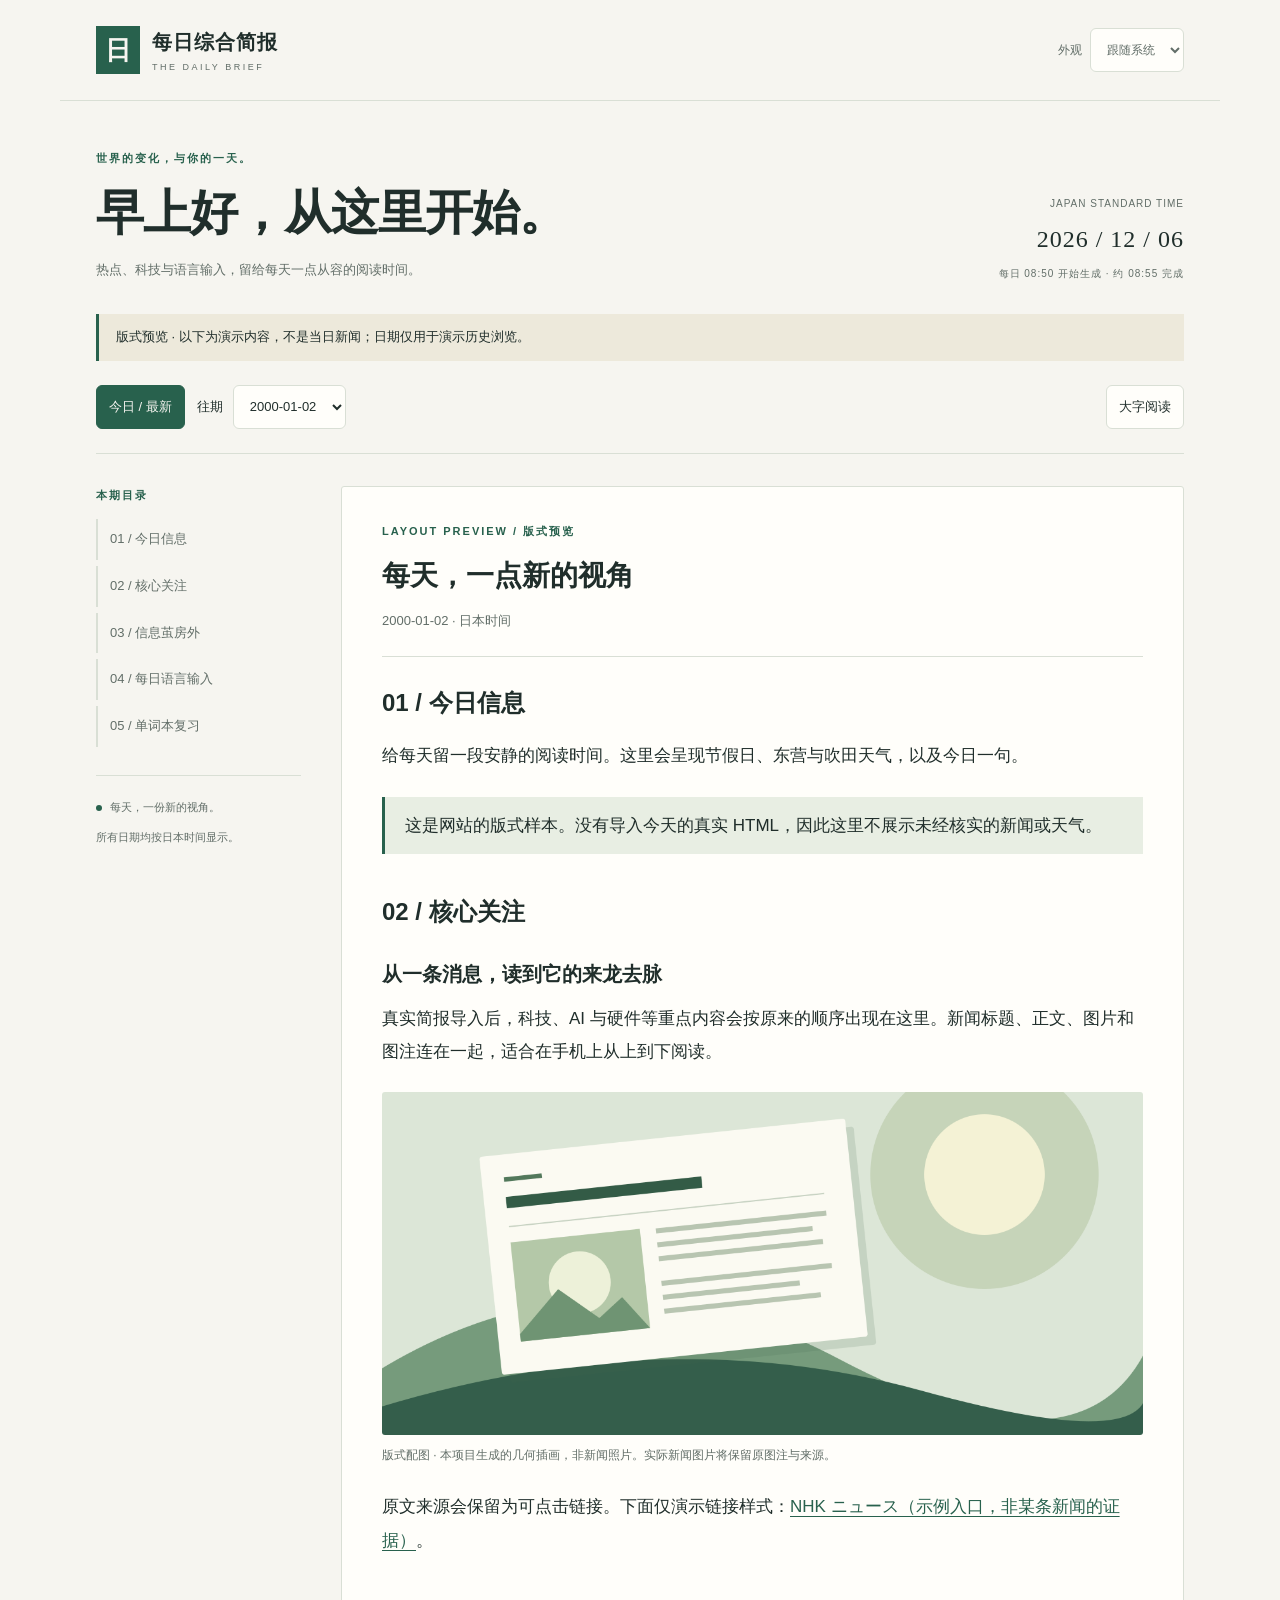
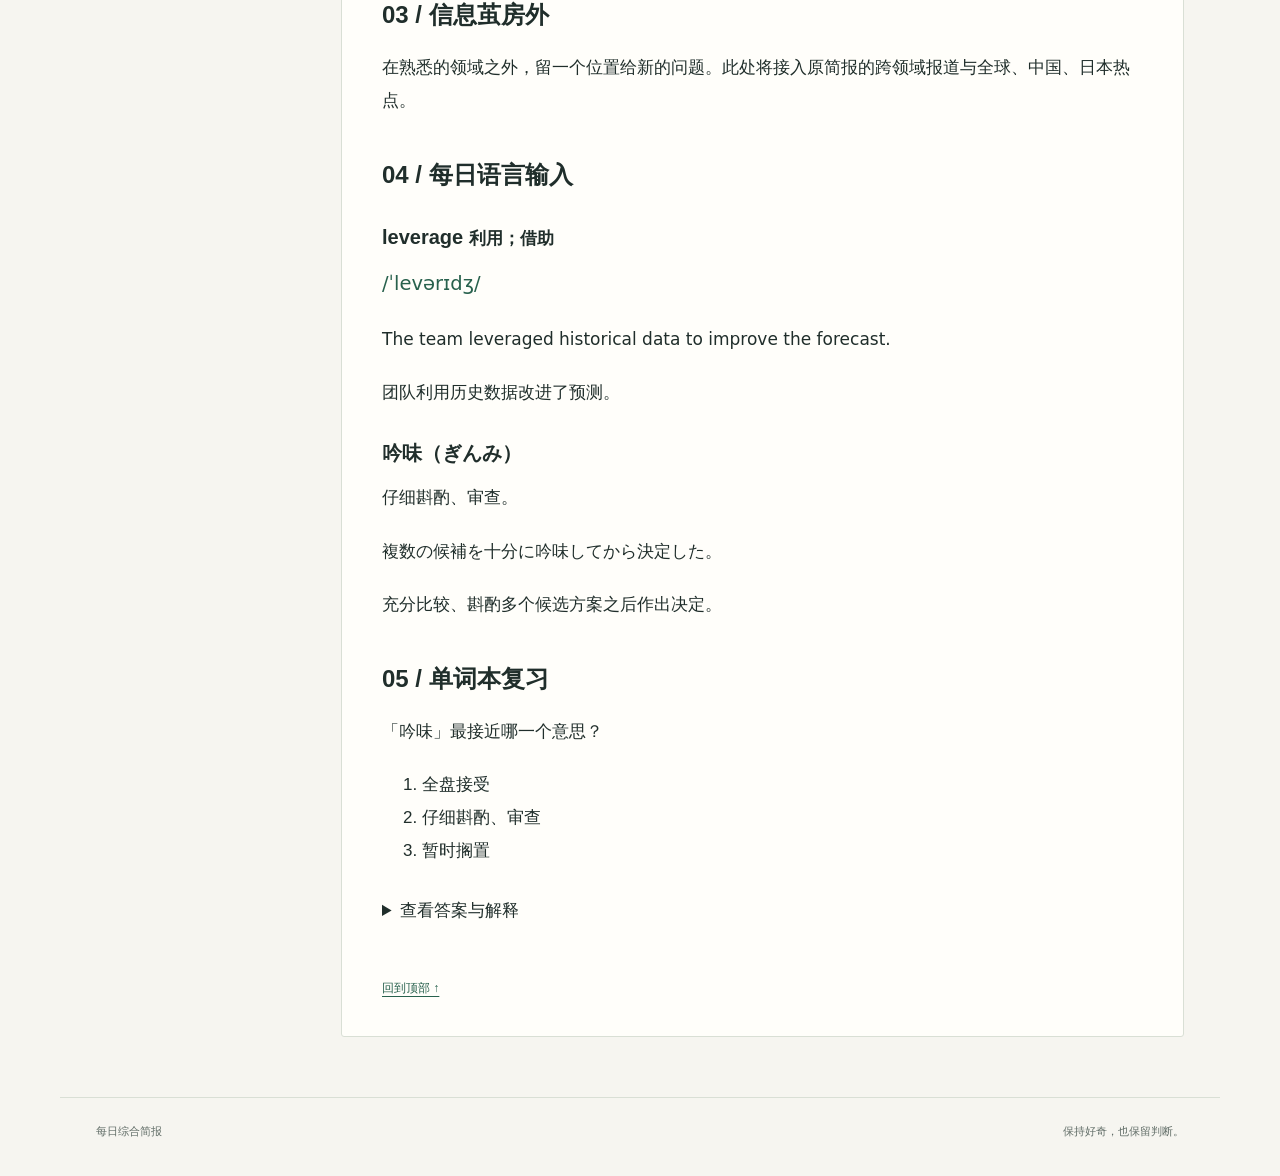
==== index.html @ c0c28bb7 "Add files via upload" ====
<!doctype html>
<html lang="zh-CN">
<head>
<meta charset="UTF-8"><meta name="viewport" content="width=device-width,initial-scale=1">
<meta name="color-scheme" content="light dark"><meta name="robots" content="noindex,nofollow">
<meta name="referrer" content="no-referrer">
<meta http-equiv="Content-Security-Policy" content="default-src 'self'; script-src 'self' 'unsafe-inline'; style-src 'self' 'unsafe-inline'; img-src 'self' https: data:; connect-src 'self'; font-src 'self'; object-src 'none'; base-uri 'none'; form-action 'none'">
<title>每日综合简报 · 网站预览</title><style>:root{color-scheme:light;--bg:#f6f5f0;--paper:#fffefa;--ink:#202e2b;--muted:#626e68;--line:#d9dfd5;--accent:#28614d;--soft:#e8eee3;--notice:#ede9db;--body-size:17px}
@media(prefers-color-scheme:dark){:root:not([data-theme=light]){color-scheme:dark;--bg:#15221e;--paper:#1c2c26;--ink:#e6ede4;--muted:#acbcb1;--line:#3b5045;--accent:#a6d3b3;--soft:#293e32;--notice:#393b2d}}
:root[data-theme=dark]{color-scheme:dark;--bg:#15221e;--paper:#1c2c26;--ink:#e6ede4;--muted:#acbcb1;--line:#3b5045;--accent:#a6d3b3;--soft:#293e32;--notice:#393b2d}
*{box-sizing:border-box}html{scroll-behavior:smooth;scroll-padding-top:25px}body{margin:0;background:var(--bg);color:var(--ink);font-family:Inter,"Segoe UI","PingFang SC","Hiragino Sans GB","Microsoft YaHei",sans-serif;line-height:1.75}button,select{font:inherit;color:inherit;min-height:44px;border:1px solid var(--line);border-radius:6px;background:var(--paper);padding:7px 12px;cursor:pointer}button:hover,select:hover{border-color:var(--accent)}button:disabled{opacity:.5;cursor:default}a{color:var(--accent);text-underline-offset:4px}a:hover{text-decoration-thickness:2px}:focus-visible{outline:3px solid var(--accent);outline-offset:4px}.masthead,main,footer{max-width:1160px;margin:auto;padding-left:36px;padding-right:36px}.masthead{display:flex;justify-content:space-between;align-items:center;padding-top:25px;padding-bottom:24px;border-bottom:1px solid var(--line)}.brand{display:flex;gap:12px;align-items:center;color:var(--ink);font-size:20px;font-weight:700;text-decoration:none;letter-spacing:1px}.brand small{display:block;font-size:9px;letter-spacing:2.5px;color:var(--muted);font-weight:500}.brand-mark{display:grid;place-items:center;background:var(--accent);color:var(--bg);width:44px;height:48px;font-family:serif;font-size:26px}.theme-label{font-size:12px;color:var(--muted)}.theme-label select{font-size:12px;margin-left:5px}.intro{display:flex;justify-content:space-between;gap:24px;align-items:flex-end;padding:48px 0 32px}.eyebrow{font-size:11px;letter-spacing:2px;color:var(--accent);font-weight:700;margin:0 0 14px}h1{font-family:"Songti SC","Noto Serif SC",Georgia,serif;font-size:clamp(32px,4vw,48px);letter-spacing:-1px;line-height:1.3;margin:10px 0 15px;font-weight:600}.muted{color:var(--muted);font-size:13px}.intro .muted{margin-bottom:0}.edition-clock{min-width:260px;text-align:right;display:grid;gap:5px;font-size:10px;letter-spacing:1px;color:var(--muted)}.edition-clock strong{font-family:Georgia,serif;font-size:24px;font-weight:400;color:var(--ink)}.notice{padding:12px 17px;background:var(--notice);font-size:13px;border-left:3px solid var(--accent);margin:0 0 24px}.reading-bar{display:flex;align-items:center;gap:12px;padding:0 0 24px;border-bottom:1px solid var(--line);font-size:13px}.reading-bar label{display:flex;align-items:center;gap:10px}.reading-bar #font-size{margin-left:auto}.primary{background:var(--accent);color:var(--bg);border-color:var(--accent)}.layout{display:grid;grid-template-columns:205px minmax(0,1fr);gap:40px;padding:32px 0 60px}aside{align-self:start;position:sticky;top:25px}#toc{display:grid;gap:6px}#toc a{display:block;font-size:13px;color:var(--muted);text-decoration:none;padding:9px 12px;border-left:2px solid var(--line)}#toc a:hover{background:var(--soft);color:var(--accent);border-color:var(--accent)}.side-note{border-top:1px solid var(--line);padding-top:22px;margin-top:28px;font-size:11px;color:var(--muted)}.dot{display:inline-block;width:6px;height:6px;border-radius:50%;background:var(--accent);margin-right:5px}#reading{background:var(--paper);padding:35px 40px;border:1px solid var(--line);min-width:0;border-radius:3px}.issue-heading{padding-bottom:23px;border-bottom:1px solid var(--line);margin-bottom:28px}.issue-heading h2{font-family:"Songti SC",Georgia,serif;font-size:28px;line-height:1.5;margin:0}.issue-heading .muted{margin-bottom:0}article{font-size:var(--body-size);line-height:1.95;overflow-wrap:anywhere}article h1,article h2{font-family:inherit;font-size:24px;margin:40px 0 18px;line-height:1.5}article h3{font-size:20px;margin:28px 0 12px;line-height:1.6}article p{margin:12px 0 20px}article h2:first-child{margin-top:0}article img{display:block;max-width:100%;height:auto;border-radius:3px;background:var(--soft)}article figure{margin:24px 0}article figcaption{font-size:12px;line-height:1.8;color:var(--muted);margin-top:10px}article blockquote{margin:25px 0;padding:12px 20px;background:var(--soft);border-left:3px solid var(--accent)}article table{display:block;max-width:100%;overflow-x:auto;border-collapse:collapse;font-size:14px}article td,article th{border:1px solid var(--line);padding:8px 12px;text-align:left}article pre{white-space:pre-wrap}article .ipa,article [lang=en],article code{font-family:"Charis SIL","Doulos SIL","Noto Sans","Segoe UI","DejaVu Sans","Arial Unicode MS",sans-serif;font-variant-ligatures:none}article .ipa{font-size:1.15em;color:var(--accent)}article summary{cursor:pointer;padding:10px 0}article .image-error{padding:20px;border:1px dashed var(--line);font-size:13px;color:var(--muted)}.back-top{display:inline-block;font-size:12px;margin-top:40px}footer{display:flex;justify-content:space-between;border-top:1px solid var(--line);padding-top:24px;padding-bottom:35px;font-size:11px;color:var(--muted)}.skip{position:absolute;left:-9999px}.skip:focus{left:20px;top:10px;background:var(--paper);padding:10px;z-index:10}.mobile-break{display:none}
@media(max-width:760px){.masthead,main,footer{padding-left:20px;padding-right:20px}.masthead{padding-top:18px;padding-bottom:18px}.brand{font-size:16px}.brand-mark{width:34px;height:40px;font-size:22px}.theme-label{font-size:0}.intro{display:block;padding:32px 0 24px}.intro .muted{font-size:12px;max-width:300px}.edition-clock{margin-top:24px;text-align:left;gap:1px}.edition-clock strong{font-size:20px}.edition-clock>span:first-child{display:none}.layout{display:block;padding-top:20px}aside{position:static}aside>.eyebrow,.side-note{display:none}#toc{display:flex;gap:8px;overflow-x:auto;padding:0 0 20px}#toc a{white-space:nowrap;padding:5px 9px;border:1px solid var(--line);border-radius:4px;font-size:12px}.reading-bar{gap:8px;flex-wrap:wrap}.reading-bar label{gap:5px}.reading-bar button,.reading-bar select{padding:7px 9px;font-size:12px}#reading{padding:24px 20px}.issue-heading h2{font-size:24px}.notice{font-size:12px}.mobile-break{display:block}article{font-size:var(--body-size)}article h2{font-size:22px}.theme-label select{max-width:105px}footer{gap:15px}}
@media(max-width:360px){.masthead,main,footer{padding-left:12px;padding-right:12px}#reading{padding:20px 15px}.reading-bar #font-size{margin-left:0}}
@media(prefers-reduced-motion:reduce){html{scroll-behavior:auto}}
</style>
</head>
<body>
<a class="skip" href="#reading">跳到正文</a>
<header class="masthead"><a class="brand" href="?demo=1"><span class="brand-mark">日</span><span>每日综合简报<small>THE DAILY BRIEF</small></span></a><label class="theme-label">外观 <select id="theme" aria-label="阅读外观"><option value="auto">跟随系统</option><option value="light">浅色</option><option value="dark">深色</option></select></label></header>
<main>
<section class="intro"><div><p class="eyebrow">世界的变化，与你的一天。</p><h1>早上好，<br class="mobile-break">从这里开始。</h1><p class="muted">热点、科技与语言输入，留给每天一点从容的阅读时间。</p></div><div class="edition-clock"><span>JAPAN STANDARD TIME</span><strong id="clock-date">—</strong><span>每日 08:50 开始生成 · 约 08:55 完成</span></div></section>
<div id="notice" class="notice" role="status" aria-live="polite">正在读取简报…</div>
<nav class="reading-bar" aria-label="简报日期"><button id="latest" class="primary">今日 / 最新</button><label>往期 <select id="dates" aria-label="选择历史简报日期"><option>暂无简报</option></select></label><button id="font-size" aria-pressed="false">大字阅读</button></nav>
<div class="layout"><aside><p class="eyebrow">本期目录</p><nav id="toc" aria-label="正文目录"></nav><div class="side-note"><span class="dot"></span> 每天，一份新的视角。<p>所有日期均按日本时间显示。</p></div></aside><div id="reading" tabindex="-1"><div class="issue-heading"><p id="issue-label" class="eyebrow">DAILY EDITION</p><h2 id="issue-title">等待第一份简报</h2><p id="issue-meta" class="muted"></p></div><article id="article"><p>真实简报导入后会出现在这里。</p></article><noscript>请启用 JavaScript 以选择和阅读简报。</noscript><a class="back-top" href="#">回到顶部 ↑</a></div></div>
</main><footer><span>每日综合简报</span><span>保持好奇，也保留判断。</span></footer>
<script>const embedded={"./data/demo/2000-01-01.json": {"date": "2000-01-01", "title": "每天，一点新的视角", "html": "\u003ch2>历史简报示例\u003c/h2>\u003cp>你正在阅读上一期的演示页面。日期切换后，地址也会更新，方便收藏某一期。\u003c/p>\u003ch2>语言输入\u003c/h2>\u003ch3>mitigate · 缓解\u003c/h3>\u003cp lang=\"en\" class=\"ipa\">/ˈmɪtɪɡeɪt/\u003c/p>\u003cp>此处仅用于检验历史日期与 IPA 显示，不是 2000 年的真实简报。\u003c/p>\n", "sha256": "8d26d94145f2641ee44babf6820b6d862180956c8f0401c9ab417abc1efe32e9"}, "./data/demo/2000-01-02.json": {"date": "2000-01-02", "title": "每天，一点新的视角", "html": "\n\u003ch2>01 / 今日信息\u003c/h2>\u003cp>给每天留一段安静的阅读时间。这里会呈现节假日、东营与吹田天气，以及今日一句。\u003c/p>\u003cblockquote>这是网站的版式样本。没有导入今天的真实 HTML，因此这里不展示未经核实的新闻或天气。\u003c/blockquote>\n\u003ch2>02 / 核心关注\u003c/h2>\u003ch3>从一条消息，读到它的来龙去脉\u003c/h3>\u003cp>真实简报导入后，科技、AI 与硬件等重点内容会按原来的顺序出现在这里。新闻标题、正文、图片和图注连在一起，适合在手机上从上到下阅读。\u003c/p>\u003cfigure>\u003cimg src=\"[data-uri]\" alt=\"绿色纸张与晨间圆日组成的抽象版式示意图，并非新闻照片\" loading=\"lazy\" decoding=\"async\" referrerpolicy=\"no-referrer\">\u003cfigcaption>版式配图 · 本项目生成的几何插画，非新闻照片。实际新闻图片将保留原图注与来源。\u003c/figcaption>\u003c/figure>\u003cp>原文来源会保留为可点击链接。下面仅演示链接样式：\u003ca href=\"https://www3.nhk.or.jp/news/\" rel=\"noopener noreferrer\">NHK ニュース（示例入口，非某条新闻的证据）\u003c/a>。\u003c/p>\n\u003ch2>03 / 信息茧房外\u003c/h2>\u003cp>在熟悉的领域之外，留一个位置给新的问题。此处将接入原简报的跨领域报道与全球、中国、日本热点。\u003c/p>\n\u003ch2>04 / 每日语言输入\u003c/h2>\u003ch3>leverage \u003csmall>利用；借助\u003c/small>\u003c/h3>\u003cp lang=\"en\" class=\"ipa\">/ˈlevərɪdʒ/\u003c/p>\u003cp lang=\"en\">The team leveraged historical data to improve the forecast.\u003c/p>\u003cp>团队利用历史数据改进了预测。\u003c/p>\u003ch3 lang=\"ja\">吟味（ぎんみ）\u003c/h3>\u003cp>仔细斟酌、审查。\u003c/p>\u003cp lang=\"ja\">複数の候補を十分に吟味してから決定した。\u003c/p>\u003cp>充分比较、斟酌多个候选方案之后作出决定。\u003c/p>\n\u003ch2>05 / 单词本复习\u003c/h2>\u003cp>「吟味」最接近哪一个意思？\u003c/p>\u003col>\u003cli>全盘接受\u003c/li>\u003cli>仔细斟酌、审查\u003c/li>\u003cli>暂时搁置\u003c/li>\u003c/ol>\u003cdetails>\u003csummary>查看答案与解释\u003c/summary>\u003cp>答案：2。吟味指仔细检查、比较并作出判断。\u003c/p>\u003c/details>\n\n", "sha256": "b37fdb785c7a36e136c144897d9e6d2c620d981f68dcc9f0d005765598f3cec5"}, "./data/demo/index.json": {"issues": [{"date": "2000-01-01", "title": "每天，一点新的视角"}, {"date": "2000-01-02", "title": "每天，一点新的视角"}]}};
'use strict';
const $ = id => document.getElementById(id);
const demo = true;
const todayJST = () => new Intl.DateTimeFormat('sv-SE', {timeZone:'Asia/Tokyo',year:'numeric',month:'2-digit',day:'2-digit'}).format(new Date());
const state = {issues:[], request:0};
function preference(key,value){try{if(value===undefined)return localStorage.getItem(key);localStorage.setItem(key,value);}catch{}return null;}
function setTheme(value){if(value==='auto')delete document.documentElement.dataset.theme;else document.documentElement.dataset.theme=value;preference('brief-theme',value);}
$('theme').value=preference('brief-theme')||'auto';setTheme($('theme').value);
$('theme').addEventListener('change',e=>setTheme(e.target.value));
let large=preference('brief-large')==='true';
function size(){document.documentElement.style.setProperty('--body-size',large?'20px':'17px');$('font-size').setAttribute('aria-pressed',String(large));$('font-size').textContent=large?'标准字号':'大字阅读';}
size();$('font-size').onclick=()=>{large=!large;size();preference('brief-large',String(large));};
function message(text){$('notice').textContent=text;}
async function json(url){if(!(url in embedded))throw new Error("Missing data");return embedded[url];}
function latest(){return state.issues.find(x=>x.date<=todayJST());}
function dateURL(date){const u=new URL(location);u.searchParams.set('date',date);u.hash='';return u;}
async function show(date,push=false){
 const token=++state.request;
 const issue=state.issues.find(x=>x.date===date);
 if(!issue){message('这个日期还没有简报。可以选择已有日期，或返回今日 / 最新。');$('issue-title').textContent='该日期尚未发布';$('issue-meta').textContent='';$('article').replaceChildren();$('toc').replaceChildren();$('dates').selectedIndex=-1;return;}
 $('dates').value=date;
 if(push)history.pushState({},'',dateURL(date));
 $('issue-title').textContent=issue.title;$('issue-meta').textContent='正在读取…';$('article').replaceChildren();$('toc').replaceChildren();
 message(demo?'版式预览 · 以下为演示内容，不是当日新闻；日期仅用于演示历史浏览。':date===todayJST()?'今日简报已发布。':`正在阅读 ${date}。${latest()?.date===date?'今日尚未发布，已显示最近一期。':''}`);
 try{
  const data=await json(`./data/${demo?'demo/':''}${date}.json`);if(token!==state.request)return;
  // Only the allowlisted output of build.py enters this element.
  $('article').innerHTML=data.html;
  $('issue-label').textContent=demo?'LAYOUT PREVIEW / 版式预览':'DAILY EDITION / 每日综合简报';
  $('issue-meta').textContent=`${date} · 日本时间${data.importedAt?' · 入库 '+new Date(data.importedAt).toLocaleString('zh-CN',{timeZone:'Asia/Tokyo',hour12:false}):''}`;
  $('article').querySelectorAll('h1,h2').forEach((h,i)=>{if(!h.id)h.id=`section-${i}`;const a=document.createElement('a');a.href='#'+encodeURIComponent(h.id);a.textContent=h.textContent;$('toc').append(a);});
  $('article').querySelectorAll('img').forEach(img=>{const fallback=()=>{const p=document.createElement('p');p.className='image-error';p.textContent='图片暂不可用：'+(img.alt||'请查看原文来源');img.replaceWith(p);};img.addEventListener('error',fallback,{once:true});if(img.complete&&img.naturalWidth===0)fallback();});
 }catch{if(token!==state.request)return;message('简报加载失败，请刷新重试。其他日期仍可选择。');$('issue-meta').textContent='加载失败';}
}
$('dates').onchange=e=>show(e.target.value,true);
$('latest').onclick=()=>{const current=latest();if(current)show(current.date,true);};
window.addEventListener('popstate',()=>show(new URLSearchParams(location.search).get('date')||latest()?.date));
async function init(){
 $('clock-date').textContent=todayJST().replaceAll('-',' / ');
 try{
  const manifest=await json(`./data/${demo?'demo/':''}index.json`);
  state.issues=manifest.issues.sort((a,b)=>b.date.localeCompare(a.date));
  $('dates').replaceChildren();for(const issue of state.issues){const o=document.createElement('option');o.value=issue.date;o.textContent=issue.date;$('dates').append(o);}
  if(!state.issues.length){message('第一份简报尚未导入。发布后，首页会自动显示当天或最近一期。');$('dates').disabled=true;$('latest').disabled=true;return;}
  const requested=new URLSearchParams(location.search).get('date');await show(requested||latest()?.date);
 }catch{message('暂时无法读取简报目录，请稍后刷新。');}
}
init();
</script></body></html>
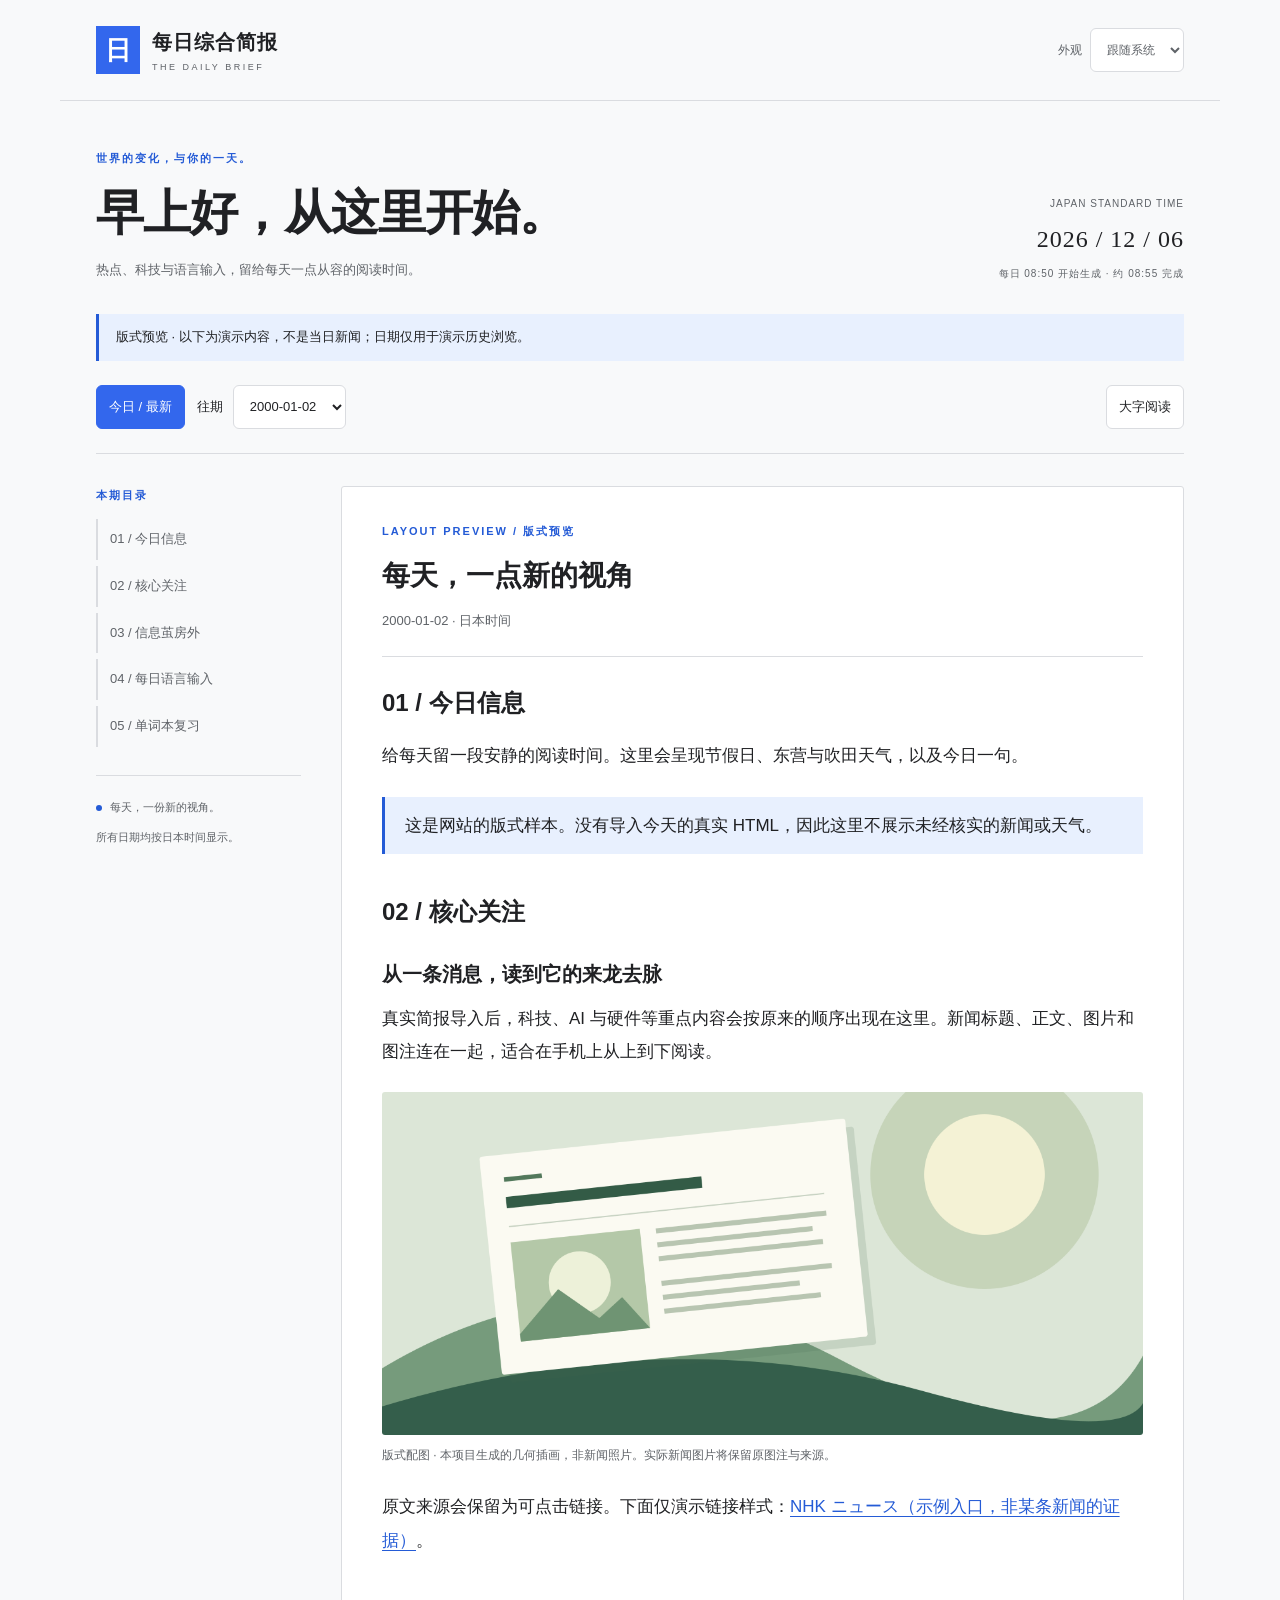
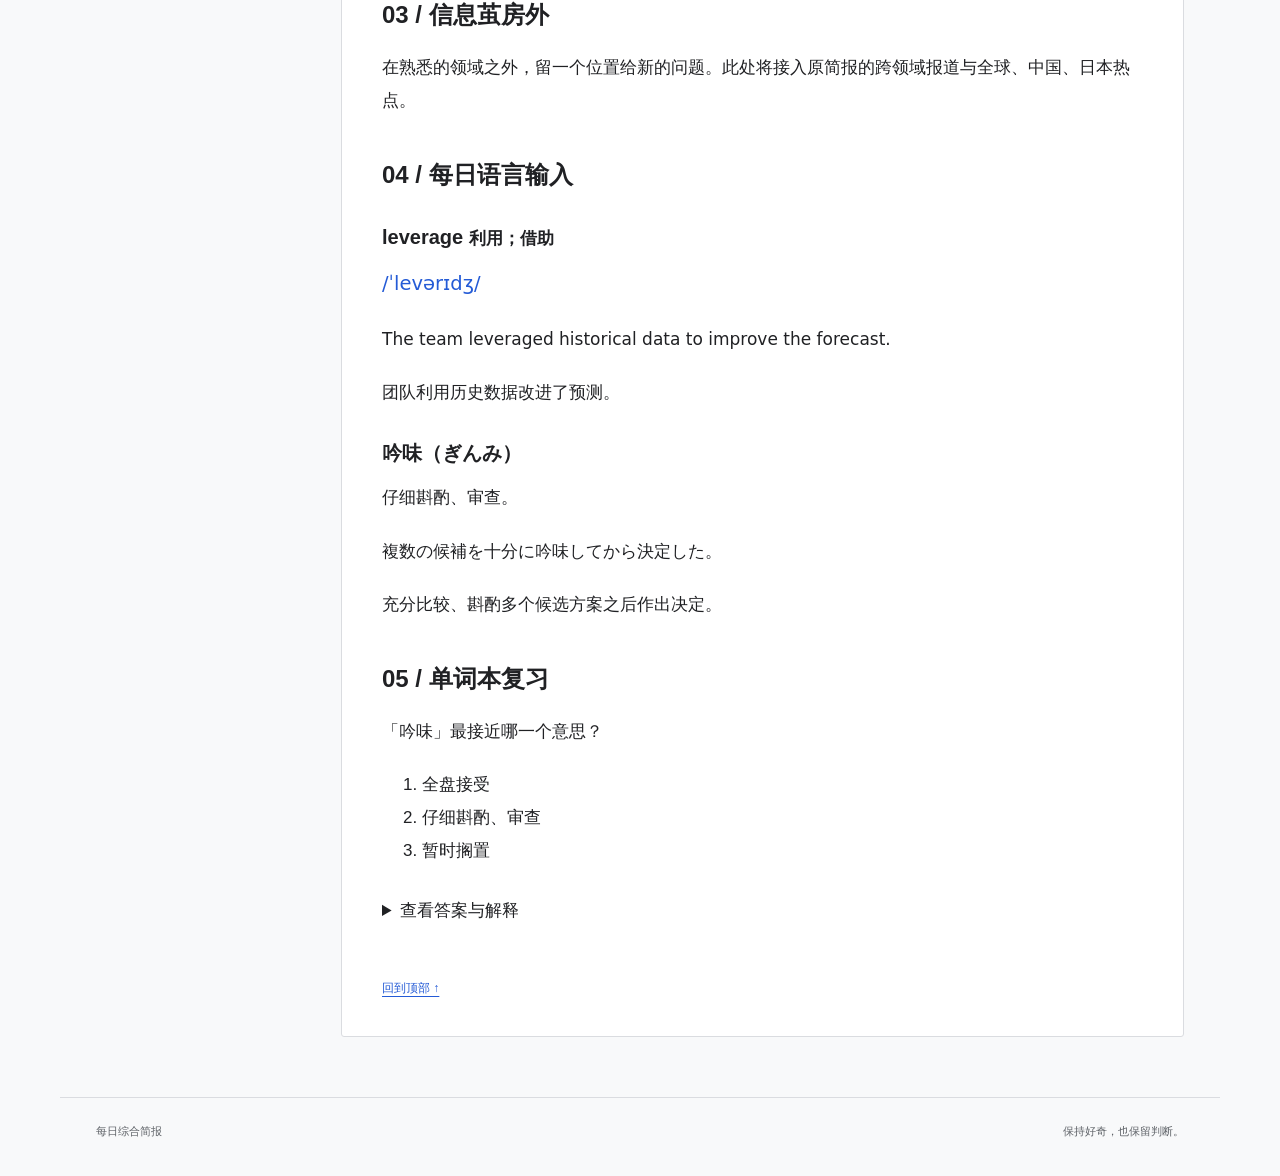
==== commit b2d7eef9: "Apply requested charcoal background and blue theme" ====
--- a/index.html
+++ b/index.html
@@ -5,14 +5,14 @@
 <meta name="color-scheme" content="light dark"><meta name="robots" content="noindex,nofollow">
 <meta name="referrer" content="no-referrer">
 <meta http-equiv="Content-Security-Policy" content="default-src 'self'; script-src 'self' 'unsafe-inline'; style-src 'self' 'unsafe-inline'; img-src 'self' https: data:; connect-src 'self'; font-src 'self'; object-src 'none'; base-uri 'none'; form-action 'none'">
-<title>每日综合简报 · 网站预览</title><style>:root{color-scheme:light;--bg:#f6f5f0;--paper:#fffefa;--ink:#202e2b;--muted:#626e68;--line:#d9dfd5;--accent:#28614d;--soft:#e8eee3;--notice:#ede9db;--body-size:17px}
-@media(prefers-color-scheme:dark){:root:not([data-theme=light]){color-scheme:dark;--bg:#15221e;--paper:#1c2c26;--ink:#e6ede4;--muted:#acbcb1;--line:#3b5045;--accent:#a6d3b3;--soft:#293e32;--notice:#393b2d}}
-:root[data-theme=dark]{color-scheme:dark;--bg:#15221e;--paper:#1c2c26;--ink:#e6ede4;--muted:#acbcb1;--line:#3b5045;--accent:#a6d3b3;--soft:#293e32;--notice:#393b2d}
-*{box-sizing:border-box}html{scroll-behavior:smooth;scroll-padding-top:25px}body{margin:0;background:var(--bg);color:var(--ink);font-family:Inter,"Segoe UI","PingFang SC","Hiragino Sans GB","Microsoft YaHei",sans-serif;line-height:1.75}button,select{font:inherit;color:inherit;min-height:44px;border:1px solid var(--line);border-radius:6px;background:var(--paper);padding:7px 12px;cursor:pointer}button:hover,select:hover{border-color:var(--accent)}button:disabled{opacity:.5;cursor:default}a{color:var(--accent);text-underline-offset:4px}a:hover{text-decoration-thickness:2px}:focus-visible{outline:3px solid var(--accent);outline-offset:4px}.masthead,main,footer{max-width:1160px;margin:auto;padding-left:36px;padding-right:36px}.masthead{display:flex;justify-content:space-between;align-items:center;padding-top:25px;padding-bottom:24px;border-bottom:1px solid var(--line)}.brand{display:flex;gap:12px;align-items:center;color:var(--ink);font-size:20px;font-weight:700;text-decoration:none;letter-spacing:1px}.brand small{display:block;font-size:9px;letter-spacing:2.5px;color:var(--muted);font-weight:500}.brand-mark{display:grid;place-items:center;background:var(--accent);color:var(--bg);width:44px;height:48px;font-family:serif;font-size:26px}.theme-label{font-size:12px;color:var(--muted)}.theme-label select{font-size:12px;margin-left:5px}.intro{display:flex;justify-content:space-between;gap:24px;align-items:flex-end;padding:48px 0 32px}.eyebrow{font-size:11px;letter-spacing:2px;color:var(--accent);font-weight:700;margin:0 0 14px}h1{font-family:"Songti SC","Noto Serif SC",Georgia,serif;font-size:clamp(32px,4vw,48px);letter-spacing:-1px;line-height:1.3;margin:10px 0 15px;font-weight:600}.muted{color:var(--muted);font-size:13px}.intro .muted{margin-bottom:0}.edition-clock{min-width:260px;text-align:right;display:grid;gap:5px;font-size:10px;letter-spacing:1px;color:var(--muted)}.edition-clock strong{font-family:Georgia,serif;font-size:24px;font-weight:400;color:var(--ink)}.notice{padding:12px 17px;background:var(--notice);font-size:13px;border-left:3px solid var(--accent);margin:0 0 24px}.reading-bar{display:flex;align-items:center;gap:12px;padding:0 0 24px;border-bottom:1px solid var(--line);font-size:13px}.reading-bar label{display:flex;align-items:center;gap:10px}.reading-bar #font-size{margin-left:auto}.primary{background:var(--accent);color:var(--bg);border-color:var(--accent)}.layout{display:grid;grid-template-columns:205px minmax(0,1fr);gap:40px;padding:32px 0 60px}aside{align-self:start;position:sticky;top:25px}#toc{display:grid;gap:6px}#toc a{display:block;font-size:13px;color:var(--muted);text-decoration:none;padding:9px 12px;border-left:2px solid var(--line)}#toc a:hover{background:var(--soft);color:var(--accent);border-color:var(--accent)}.side-note{border-top:1px solid var(--line);padding-top:22px;margin-top:28px;font-size:11px;color:var(--muted)}.dot{display:inline-block;width:6px;height:6px;border-radius:50%;background:var(--accent);margin-right:5px}#reading{background:var(--paper);padding:35px 40px;border:1px solid var(--line);min-width:0;border-radius:3px}.issue-heading{padding-bottom:23px;border-bottom:1px solid var(--line);margin-bottom:28px}.issue-heading h2{font-family:"Songti SC",Georgia,serif;font-size:28px;line-height:1.5;margin:0}.issue-heading .muted{margin-bottom:0}article{font-size:var(--body-size);line-height:1.95;overflow-wrap:anywhere}article h1,article h2{font-family:inherit;font-size:24px;margin:40px 0 18px;line-height:1.5}article h3{font-size:20px;margin:28px 0 12px;line-height:1.6}article p{margin:12px 0 20px}article h2:first-child{margin-top:0}article img{display:block;max-width:100%;height:auto;border-radius:3px;background:var(--soft)}article figure{margin:24px 0}article figcaption{font-size:12px;line-height:1.8;color:var(--muted);margin-top:10px}article blockquote{margin:25px 0;padding:12px 20px;background:var(--soft);border-left:3px solid var(--accent)}article table{display:block;max-width:100%;overflow-x:auto;border-collapse:collapse;font-size:14px}article td,article th{border:1px solid var(--line);padding:8px 12px;text-align:left}article pre{white-space:pre-wrap}article .ipa,article [lang=en],article code{font-family:"Charis SIL","Doulos SIL","Noto Sans","Segoe UI","DejaVu Sans","Arial Unicode MS",sans-serif;font-variant-ligatures:none}article .ipa{font-size:1.15em;color:var(--accent)}article summary{cursor:pointer;padding:10px 0}article .image-error{padding:20px;border:1px dashed var(--line);font-size:13px;color:var(--muted)}.back-top{display:inline-block;font-size:12px;margin-top:40px}footer{display:flex;justify-content:space-between;border-top:1px solid var(--line);padding-top:24px;padding-bottom:35px;font-size:11px;color:var(--muted)}.skip{position:absolute;left:-9999px}.skip:focus{left:20px;top:10px;background:var(--paper);padding:10px;z-index:10}.mobile-break{display:none}
-@media(max-width:760px){.masthead,main,footer{padding-left:20px;padding-right:20px}.masthead{padding-top:18px;padding-bottom:18px}.brand{font-size:16px}.brand-mark{width:34px;height:40px;font-size:22px}.theme-label{font-size:0}.intro{display:block;padding:32px 0 24px}.intro .muted{font-size:12px;max-width:300px}.edition-clock{margin-top:24px;text-align:left;gap:1px}.edition-clock strong{font-size:20px}.edition-clock>span:first-child{display:none}.layout{display:block;padding-top:20px}aside{position:static}aside>.eyebrow,.side-note{display:none}#toc{display:flex;gap:8px;overflow-x:auto;padding:0 0 20px}#toc a{white-space:nowrap;padding:5px 9px;border:1px solid var(--line);border-radius:4px;font-size:12px}.reading-bar{gap:8px;flex-wrap:wrap}.reading-bar label{gap:5px}.reading-bar button,.reading-bar select{padding:7px 9px;font-size:12px}#reading{padding:24px 20px}.issue-heading h2{font-size:24px}.notice{font-size:12px}.mobile-break{display:block}article{font-size:var(--body-size)}article h2{font-size:22px}.theme-label select{max-width:105px}footer{gap:15px}}
-@media(max-width:360px){.masthead,main,footer{padding-left:12px;padding-right:12px}#reading{padding:20px 15px}.reading-bar #font-size{margin-left:0}}
-@media(prefers-reduced-motion:reduce){html{scroll-behavior:auto}}
-</style>
+<title>每日综合简报 · 网站预览</title><style>:root{color-scheme:light;--bg:#f8f9fa;--paper:#ffffff;--ink:#202124;--muted:#5f6368;--line:#dadce0;--accent:#245bd6;--button:#3367ed;--button-ink:#ffffff;--soft:#e8f0fe;--notice:#e8f0fe;--body-size:17px}
+@media(prefers-color-scheme:dark){:root:not([data-theme=light]){color-scheme:dark;--bg:#202124;--paper:#27282b;--ink:#dadce0;--muted:#bdc1c6;--line:#3c4043;--accent:#8ab4f8;--button:#3367ed;--button-ink:#ffffff;--soft:#293548;--notice:#293548}}
+:root[data-theme=dark]{color-scheme:dark;--bg:#202124;--paper:#27282b;--ink:#dadce0;--muted:#bdc1c6;--line:#3c4043;--accent:#8ab4f8;--button:#3367ed;--button-ink:#ffffff;--soft:#293548;--notice:#293548}
+*{box-sizing:border-box}html{scroll-behavior:smooth;scroll-padding-top:25px}body{margin:0;background:var(--bg);color:var(--ink);font-family:Inter,"Segoe UI","PingFang SC","Hiragino Sans GB","Microsoft YaHei",sans-serif;line-height:1.75}button,select{font:inherit;color:inherit;min-height:44px;border:1px solid var(--line);border-radius:6px;background:var(--paper);padding:7px 12px;cursor:pointer}button:hover,select:hover{border-color:var(--accent)}button:disabled{opacity:.5;cursor:default}a{color:var(--accent);text-underline-offset:4px}a:hover{text-decoration-thickness:2px}:focus-visible{outline:3px solid var(--accent);outline-offset:4px}.masthead,main,footer{max-width:1160px;margin:auto;padding-left:36px;padding-right:36px}.masthead{display:flex;justify-content:space-between;align-items:center;padding-top:25px;padding-bottom:24px;border-bottom:1px solid var(--line)}.brand{display:flex;gap:12px;align-items:center;color:var(--ink);font-size:20px;font-weight:700;text-decoration:none;letter-spacing:1px}.brand small{display:block;font-size:9px;letter-spacing:2.5px;color:var(--muted);font-weight:500}.brand-mark{display:grid;place-items:center;background:var(--accent);color:var(--bg);width:44px;height:48px;font-family:serif;font-size:26px}.theme-label{font-size:12px;color:var(--muted)}.theme-label select{font-size:12px;margin-left:5px}.intro{display:flex;justify-content:space-between;gap:24px;align-items:flex-end;padding:48px 0 32px}.eyebrow{font-size:11px;letter-spacing:2px;color:var(--accent);font-weight:700;margin:0 0 14px}h1{font-family:"Songti SC","Noto Serif SC",Georgia,serif;font-size:clamp(32px,4vw,48px);letter-spacing:-1px;line-height:1.3;margin:10px 0 15px;font-weight:600}.muted{color:var(--muted);font-size:13px}.intro .muted{margin-bottom:0}.edition-clock{min-width:260px;text-align:right;display:grid;gap:5px;font-size:10px;letter-spacing:1px;color:var(--muted)}.edition-clock strong{font-family:Georgia,serif;font-size:24px;font-weight:400;color:var(--ink)}.notice{padding:12px 17px;background:var(--notice);font-size:13px;border-left:3px solid var(--accent);margin:0 0 24px}.reading-bar{display:flex;align-items:center;gap:12px;padding:0 0 24px;border-bottom:1px solid var(--line);font-size:13px}.reading-bar label{display:flex;align-items:center;gap:10px}.reading-bar #font-size{margin-left:auto}.primary{background:var(--accent);color:var(--bg);border-color:var(--accent)}.layout{display:grid;grid-template-columns:205px minmax(0,1fr);gap:40px;padding:32px 0 60px}aside{align-self:start;position:sticky;top:25px}#toc{display:grid;gap:6px}#toc a{display:block;font-size:13px;color:var(--muted);text-decoration:none;padding:9px 12px;border-left:2px solid var(--line)}#toc a:hover{background:var(--soft);color:var(--accent);border-color:var(--accent)}.side-note{border-top:1px solid var(--line);padding-top:22px;margin-top:28px;font-size:11px;color:var(--muted)}.dot{display:inline-block;width:6px;height:6px;border-radius:50%;background:var(--accent);margin-right:5px}#reading{background:var(--paper);padding:35px 40px;border:1px solid var(--line);min-width:0;border-radius:3px}.issue-heading{padding-bottom:23px;border-bottom:1px solid var(--line);margin-bottom:28px}.issue-heading h2{font-family:"Songti SC",Georgia,serif;font-size:28px;line-height:1.5;margin:0}.issue-heading .muted{margin-bottom:0}article{font-size:var(--body-size);line-height:1.95;overflow-wrap:anywhere}article h1,article h2{font-family:inherit;font-size:24px;margin:40px 0 18px;line-height:1.5}article h3{font-size:20px;margin:28px 0 12px;line-height:1.6}article p{margin:12px 0 20px}article h2:first-child{margin-top:0}article img{display:block;max-width:100%;height:auto;border-radius:3px;background:var(--soft)}article figure{margin:24px 0}article figcaption{font-size:12px;line-height:1.8;color:var(--muted);margin-top:10px}article blockquote{margin:25px 0;padding:12px 20px;background:var(--soft);border-left:3px solid var(--accent)}article table{display:block;max-width:100%;overflow-x:auto;border-collapse:collapse;font-size:14px}article td,article th{border:1px solid var(--line);padding:8px 12px;text-align:left}article pre{white-space:pre-wrap}article .ipa,article [lang=en],article code{font-family:"Charis SIL","Doulos SIL","Noto Sans","Segoe UI","DejaVu Sans","Arial Unicode MS",sans-serif;font-variant-ligatures:none}article .ipa{font-size:1.15em;color:var(--accent)}article summary{cursor:pointer;padding:10px 0}article .image-error{padding:20px;border:1px dashed var(--line);font-size:13px;color:var(--muted)}.back-top{display:inline-block;font-size:12px;margin-top:40px}footer{display:flex;justify-content:space-between;border-top:1px solid var(--line);padding-top:24px;padding-bottom:35px;font-size:11px;color:var(--muted)}.skip{position:absolute;left:-9999px}.skip:focus{left:20px;top:10px;background:var(--paper);padding:10px;z-index:10}.mobile-break{display:none}
+@media(max-width:760px){.masthead,main,footer{padding-left:20px;padding-right:20px}.masthead{padding-top:18px;padding-bottom:18px}.brand{font-size:16px}.brand-mark{width:34px;height:40px;font-size:22px}.theme-label{font-size:0}.intro{display:block;padding:32px 0 24px}.intro .muted{font-size:12px;max-width:300px}.edition-clock{margin-top:24px;text-align:left;gap:1px}.edition-clock strong{font-size:20px}.edition-clock>span:first-child{display:none}.layout{display:block;padding-top:20px}aside{position:static}aside>.eyebrow,.side-note{display:none}#toc{display:flex;gap:8px;overflow-x:auto;padding:0 0 20px}#toc a{white-space:nowrap;padding:5px 9px;border:1px solid var(--line);border-radius:4px;font-size:12px}.reading-bar{gap:8px;flex-wrap:wrap}.reading-bar label{gap:5px}.reading-bar button,.reading-bar select{padding:7px 9px;font-size:12px}#reading{padding:24px 20px}.issue-heading h2{font-size:24px}.notice{font-size:12px}.mobile-break{display:block}article{font-size:var(--body-size)}article h2{font-size:22px}.theme-label select{max-width:105px}footer{gap:15px}}
+@media(max-width:360px){.masthead,main,footer{padding-left:12px;padding-right:12px}#reading{padding:20px 15px}.reading-bar #font-size{margin-left:0}}
+@media(prefers-reduced-motion:reduce){html{scroll-behavior:auto}}
+.brand-mark,.primary{background:var(--button);color:var(--button-ink);border-color:var(--button)}</style>
 </head>
 <body>
 <a class="skip" href="#reading">跳到正文</a>
